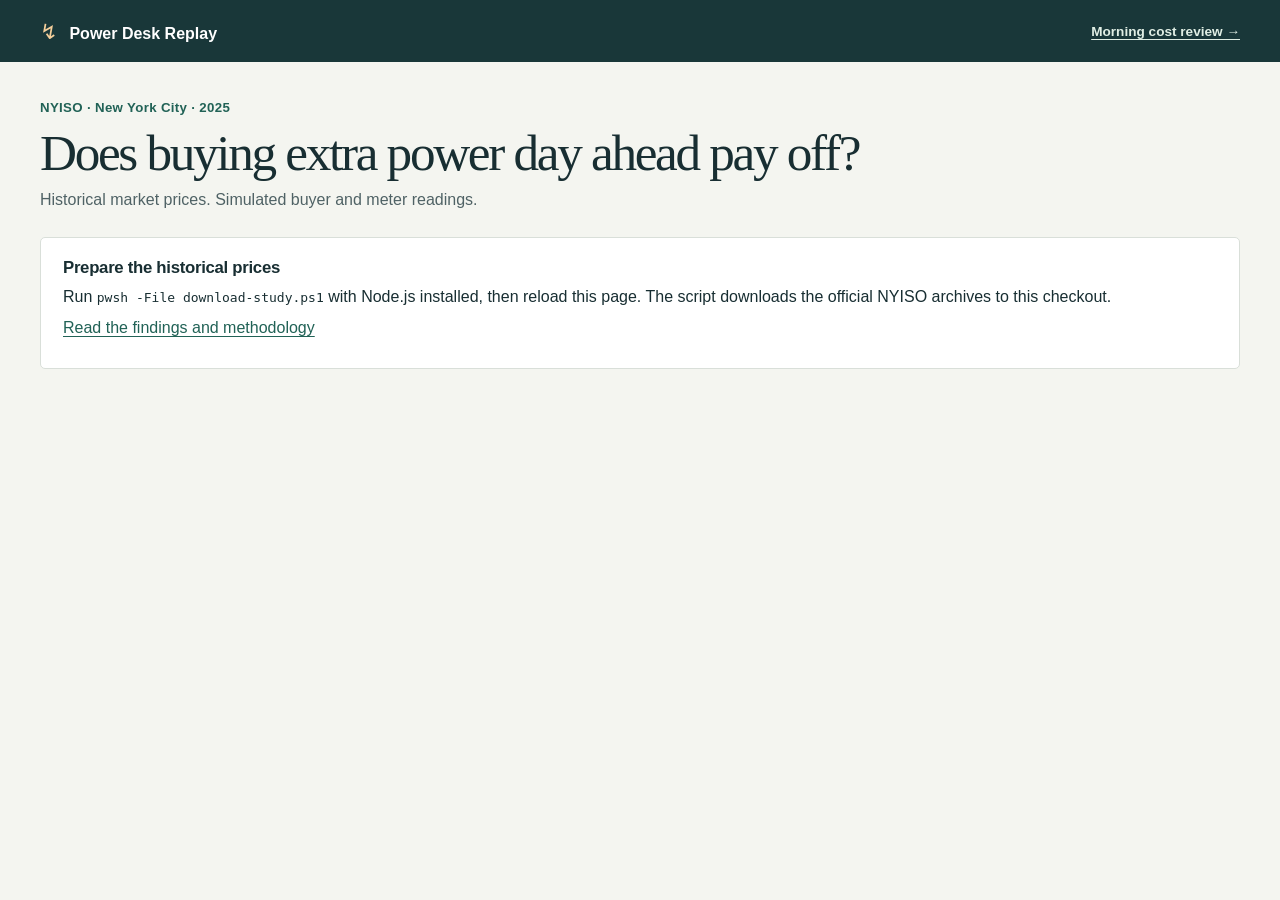
==== study.html @ 580e6edb "Evaluate power schedules against historical NYISO prices" ====
<!doctype html>
<html lang="en">
<head>
  <meta charset="utf-8">
  <meta name="viewport" content="width=device-width, initial-scale=1">
  <title>Day-ahead scheduling study | Power Desk Replay</title>
  <link rel="stylesheet" href="styles.css">
  <link rel="stylesheet" href="study.css">
  <script defer src="model.js"></script>
  <script defer src="study-model.js"></script>
  <script defer src=".local-study/study-data.js"></script>
  <script defer src="study.js"></script>
</head>
<body class="study">
  <header class="masthead">
    <div class="wrap masthead-inner">
      <div><span class="mark" aria-hidden="true">↯</span> Power Desk Replay</div>
      <a href="index.html">Morning cost review →</a>
    </div>
  </header>
  <main class="wrap">
    <div class="page-heading">
      <div>
        <p class="market-label">NYISO · New York City · 2025</p>
        <h1>Does buying extra power day ahead pay off?</h1>
        <p>Historical market prices. Simulated buyer and meter readings.</p>
      </div>
    </div>
    <section class="panel" id="data-needed">
      <h2>Prepare the historical prices</h2>
      <p>Run <code>pwsh -File download-study.ps1</code> with Node.js installed, then reload this page. The script downloads the official NYISO archives to this checkout.</p>
      <p><a href="STUDY.md">Read the findings and methodology</a></p>
    </section>
    <div id="results" hidden>
      <section class="study-top panel" aria-label="Study controls">
        <p><strong>Jan–Mar</strong> sets the calibrated rule. <strong>Apr–Dec</strong> tests all three rules across <strong id="day-count"></strong> days.</p>
        <label>Extra purchase per eligible hour
          <select id="buffer"><option value="5">5 MWh</option><option value="10">10 MWh</option><option value="0">0 MWh</option></select>
        </label>
      </section>
      <section class="overview" aria-label="Fixed buffer results relative to forecast only" aria-live="polite">
        <div><h2>Total cost change</h2><strong id="net"></strong><p id="net-detail"></p></div>
        <div><h2>Days it cost more</h2><strong id="loss-days"></strong><p id="loss-detail"></p></div>
        <div><h2>Biggest one-day penalty</h2><strong id="penalty"></strong><p id="penalty-date"></p></div>
      </section>
      <section class="panel">
        <div class="panel-title"><h2>Cumulative cost change</h2><span>Relative to forecast only</span></div>
        <p class="subtle study-note">Below zero means the buyer paid less. The line rises when extra day-ahead purchases cost more.</p>
        <div class="study-legend"><span>Fixed peak buffer</span><span>Calibrated peak buffer</span></div>
        <svg id="curve" viewBox="0 0 840 230" role="img" aria-label="Cumulative cost changes by rule. Monthly values are available below."></svg>
        <p class="hour-review" id="concentration"></p>
        <details>
          <summary>Monthly cost changes</summary>
          <div class="table-scroll" tabindex="0" role="region" aria-label="Monthly cost changes">
            <table><thead><tr><th scope="col">Month</th><th scope="col">Fixed peak buffer</th><th scope="col">Calibrated peak buffer</th></tr></thead><tbody id="months"></tbody></table>
          </div>
        </details>
      </section>
      <section class="panel">
        <div class="panel-title"><h2>Compare all three rules</h2><button type="button" class="button outline" id="study-export">Download daily CSV</button></div>
        <div class="table-scroll" tabindex="0" role="region" aria-label="Policy scorecard">
          <table><thead><tr><th scope="col">Scheduling rule</th><th scope="col">Total cost</th><th scope="col">Change vs forecast</th><th scope="col">Highest daily cost</th><th scope="col">Average of costliest 10%</th><th scope="col">Cheaper / costlier days</th></tr></thead><tbody id="scorecard"></tbody></table>
        </div>
        <dl class="rule-list">
          <div><dt>Forecast only</dt><dd>Buy the full load forecast day ahead. Settle any difference at the real-time price.</dd></div>
          <div><dt>Fixed peak buffer</dt><dd>Buy extra between 07:00 and 23:00 Eastern on weekdays.</dd></div>
          <div><dt>Calibrated peak buffer</dt><dd>Buy extra at peak weekday hours where real time averaged higher than day ahead during January–March. <span id="calibrated-hours"></span></dd></div>
        </dl>
      </section>
      <section class="panel" id="day-review">
        <div class="panel-title"><h2>Trace a day to the hourly ledger</h2></div>
        <div class="study-top">
          <div class="study-actions">
            <button type="button" id="worst" class="button outline">Biggest penalty</button>
            <button type="button" id="best" class="button outline">Biggest saving</button>
          </div>
          <label>Market date <select id="study-date"></select></label>
        </div>
        <p class="hour-review" id="day-note" aria-live="polite"></p>
        <div class="table-scroll" tabindex="0" role="region" aria-label="Hourly day-ahead costs and buffer effects">
          <table><thead><tr><th scope="col">Hour ET</th><th scope="col">Forecast<br>MWh</th><th scope="col">Used<br>MWh</th><th scope="col">Day-ahead<br>$/MWh</th><th scope="col">Real-time<br>$/MWh</th><th scope="col">Fixed extra<br>MWh</th><th scope="col">Fixed cost change</th><th scope="col">Calibrated extra<br>MWh</th><th scope="col">Calibrated cost change</th></tr></thead><tbody id="study-hours"></tbody></table>
        </div>
      </section>
      <footer>Energy-only estimate using hourly prices. The two clock-change days are excluded. <a href="STUDY.md">Methods and limitations</a> · <a href="https://oasis.nyiso.com/">NYISO OASIS</a></footer>
    </div>
  </main>
</body>
</html>
---- styles.css ----
:root {
  color-scheme: light;
  --ink: #182e32;
  --muted: #4f6265;
  --paper: #f4f5f0;
  --line: #d9dfd9;
  --accent: #a74429;
  --teal: #216256;
  font-family: "Segoe UI", sans-serif;
  color: var(--ink);
  background: var(--paper);
  font-synthesis: none;
}
* { box-sizing: border-box; }
body { margin: 0; }
button, input { font: inherit; }
button:not(:disabled) { cursor: pointer; }
:focus-visible { outline: 2px solid #9c422b; outline-offset: 3px; }
a { color: var(--teal); text-underline-offset: 3px; }
[hidden] { display: none !important; }
.wrap { width: min(1200px, calc(100% - 72px)); margin-inline: auto; }
.masthead { background: #193739; color: #fff; }
.masthead-inner, .page-heading, .panel-title { display: flex; align-items: center; justify-content: space-between; gap: 12px; }
.masthead-inner { min-height: 62px; font-weight: 650; }
.mark { display: inline-block; color: #f5cf9b; margin-right: 7px; font-size: 1.32rem; }
.market { color: #deebe2; font-size: .82rem; font-weight: 450; }
main { padding-top: 36px; }
.page-heading { align-items: end; margin-bottom: 26px; flex-wrap: wrap; }
h1 { font-family: Georgia, serif; font-size: clamp(2rem, 4vw, 3.25rem); font-weight: 500; letter-spacing: -.045em; margin: 0; line-height: 1.07; }
p { margin: .45rem 0; line-height: 1.5; }
.page-heading p, .subtle, .panel-title span, footer { color: var(--muted); }
.scenarios { display: flex; padding: 4px; border: 1px solid #cbd4cb; background: #e9ede6; border-radius: 6px; gap: 3px; }
.scenarios button { padding: .55rem .72rem; border: 1px solid transparent; background: transparent; color: var(--ink); border-radius: 4px; white-space: nowrap; font-size: .86rem; }
.scenarios button[aria-pressed="true"] { background: white; border-color: #cbd4cb; font-weight: 650; }
.overview { display: grid; grid-template-columns: repeat(3, 1fr); border: 1px solid var(--line); border-top: 3px solid var(--teal); background: #fff; border-radius: 5px; margin-bottom: 16px; }
.overview > div { padding: 17px 22px; min-width: 0; }
.overview > div + div { border-left: 1px solid var(--line); }
.overview h2 { font-size: .82rem; font-weight: 650; margin: 0 0 .38rem; color: var(--muted); }
.overview strong { font-size: clamp(1.4rem, 3vw, 2rem); letter-spacing: -.045em; font-variant-numeric: tabular-nums; }
.overview p, .overview a { font-size: .86rem; margin: .23rem 0 0; }
#status { font-size: 1.13rem; font-weight: 700; overflow-wrap: anywhere; }
.hold { color: #97351e; }
.cleared { color: #215e4f; }
.analysis-grid { display: grid; grid-template-columns: minmax(0, 1.85fr) minmax(0, 1fr); gap: 16px; }
.panel { min-width: 0; border: 1px solid var(--line); border-radius: 5px; background: #fff; padding: 20px 22px; margin-bottom: 16px; scroll-margin-top: 12px; }
.panel h2, .panel h3 { margin: 0; font-size: 1.05rem; letter-spacing: -.018em; }
.panel h3, .panel-title span, .panel-title a { font-size: .83rem; }
.legend { display: flex; gap: 18px; align-items: center; font-size: .79rem; color: var(--muted); margin-top: 12px; }
.legend span::before { content: ""; display: inline-block; width: 15px; border-top: 2px solid #437a72; vertical-align: middle; margin-right: 6px; }
.legend span:last-child::before { border-color: var(--accent); }
canvas { width: 100%; height: 205px; display: block; margin-top: 4px; cursor: crosshair; }
.hour-review { background: #f3f6f1; border-left: 3px solid #709386; padding: 10px 12px; margin-top: 9px; }
.hour-review p { margin-bottom: 0; font-size: .87rem; }
.drivers dl { margin: 14px 0 0; font-variant-numeric: tabular-nums; }
.drivers dl div { display: flex; justify-content: space-between; gap: 12px; padding: 11px 0; border-bottom: 1px solid var(--line); font-size: .91rem; }
.drivers dl div:last-child { font-weight: 750; border-bottom: 0; }
.drivers dd { margin: 0; white-space: nowrap; }
.driver-foot { font-size: .8rem; color: var(--muted); margin-top: 12px; }
#review-summary, #ledger > p { font-size: .9rem; }
.issue { border-left: 3px solid var(--accent); background: #faf2ed; margin: 12px 0; padding: 10px 12px; display: flex; align-items: center; justify-content: space-between; gap: 10px; flex-wrap: wrap; }
.issue p { margin: 0; font-size: .83rem; }
.button { padding: .47rem .72rem; border: 1px solid #aabdb3; border-radius: 4px; background: #fff; color: var(--ink); font-weight: 650; font-size: .83rem; }
.button:hover:not(:disabled) { background: #ebf3ec; }
.button.primary { background: #216256; color: white; border-color: #216256; }
.button.primary:hover:not(:disabled) { background: #164d43; }
.button:disabled, input:disabled { opacity: .62; }
form { margin-top: 14px; }
form label { display: block; font-size: .83rem; font-weight: 650; margin-bottom: 5px; }
.form-row { display: flex; flex-wrap: wrap; gap: 8px; }
input { width: min(240px, 100%); padding: .44rem .6rem; border: 1px solid #9aab9f; border-radius: 4px; color: var(--ink); }
#review-log { margin-top: 15px; }
#events { margin: 5px 0 0; padding-left: 20px; font-size: .85rem; line-height: 1.65; }
.table-scroll { overflow: auto; margin-top: 14px; }
table { width: 100%; min-width: 660px; border-collapse: collapse; font-size: .81rem; font-variant-numeric: tabular-nums; }
th, td { text-align: right; padding: 7px 10px; border-bottom: 1px solid #e3e8e1; }
th { background: #eff3ee; color: #405755; font-weight: 650; }
th:first-child, td:first-child { text-align: left; }
tbody tr:hover, tr.selected { background: #eef6f1; }
tr.blocked { color: #97351e; }
td button { border: none; background: transparent; padding: 3px 1px; color: var(--teal); text-decoration: underline; }
td:last-child { font-weight: 650; }
footer { font-size: .83rem; padding: 7px 0 24px; }
@media (max-width: 800px) {
  .wrap { width: calc(100% - 36px); }
  .analysis-grid { grid-template-columns: minmax(0, 1fr); gap: 0; }
}
@media (max-width: 480px) {
  .wrap { width: calc(100% - 24px); }
  main { padding-top: 23px; }
  .market { text-align: right; font-size: .73rem; }
  .overview { grid-template-columns: repeat(2, minmax(0, 1fr)); }
  .overview > div { padding: 12px; }
  .overview > div:last-child { grid-column: 1 / -1; border-left: 0; border-top: 1px solid var(--line); }
  .panel { padding: 15px 12px; }
}
---- study.css ----
.study .masthead a { color: #e0eee4; font-size: .85rem; }
.study .page-heading { margin-bottom: 18px; }
.study .market-label { color: var(--teal); font-weight: 700; font-size: .83rem; letter-spacing: .025em; margin: 0 0 8px; }
.study-top, .study-actions, .study-legend { display: flex; flex-wrap: wrap; align-items: center; gap: 8px 16px; }
.study-top { justify-content: space-between; }
.study-top p { margin: 0; }
.study-top label, .study-note, .rule-list, .study summary { font-size: .86rem; }
.study select { font: inherit; padding: .4rem; border: 1px solid #9aab9f; border-radius: 4px; background: white; color: var(--ink); margin-left: 5px; }
.study-legend { color: var(--muted); font-size: .8rem; margin-top: 12px; }
.study-legend span::before { content: ""; display: inline-block; width: 16px; border-top: 3px solid var(--teal); vertical-align: middle; margin-right: 6px; }
.study-legend span:last-child::before { border-color: var(--accent); border-top-style: dashed; }
#curve { display: block; width: 100%; height: auto; margin: 4px 0 10px; overflow: visible; }
#curve text { fill: var(--muted); font-family: inherit; font-size: 15px; }
.study summary { cursor: pointer; color: var(--teal); font-weight: 650; width: fit-content; }
.rule-list { display: grid; gap: 9px; margin: 14px 0 0; }
.rule-list dt { font-weight: 700; }
.rule-list dd { margin: 1px 0 0; color: var(--muted); }
#day-review .study-top { margin-top: 12px; }
#day-note { font-size: .87rem; }
@media (max-width: 480px) {
  .study .overview { grid-template-columns: 1fr; }
  .study .overview > div + div { border-left: 0; border-top: 1px solid var(--line); }
  #curve text { font-size: 25px; }
}
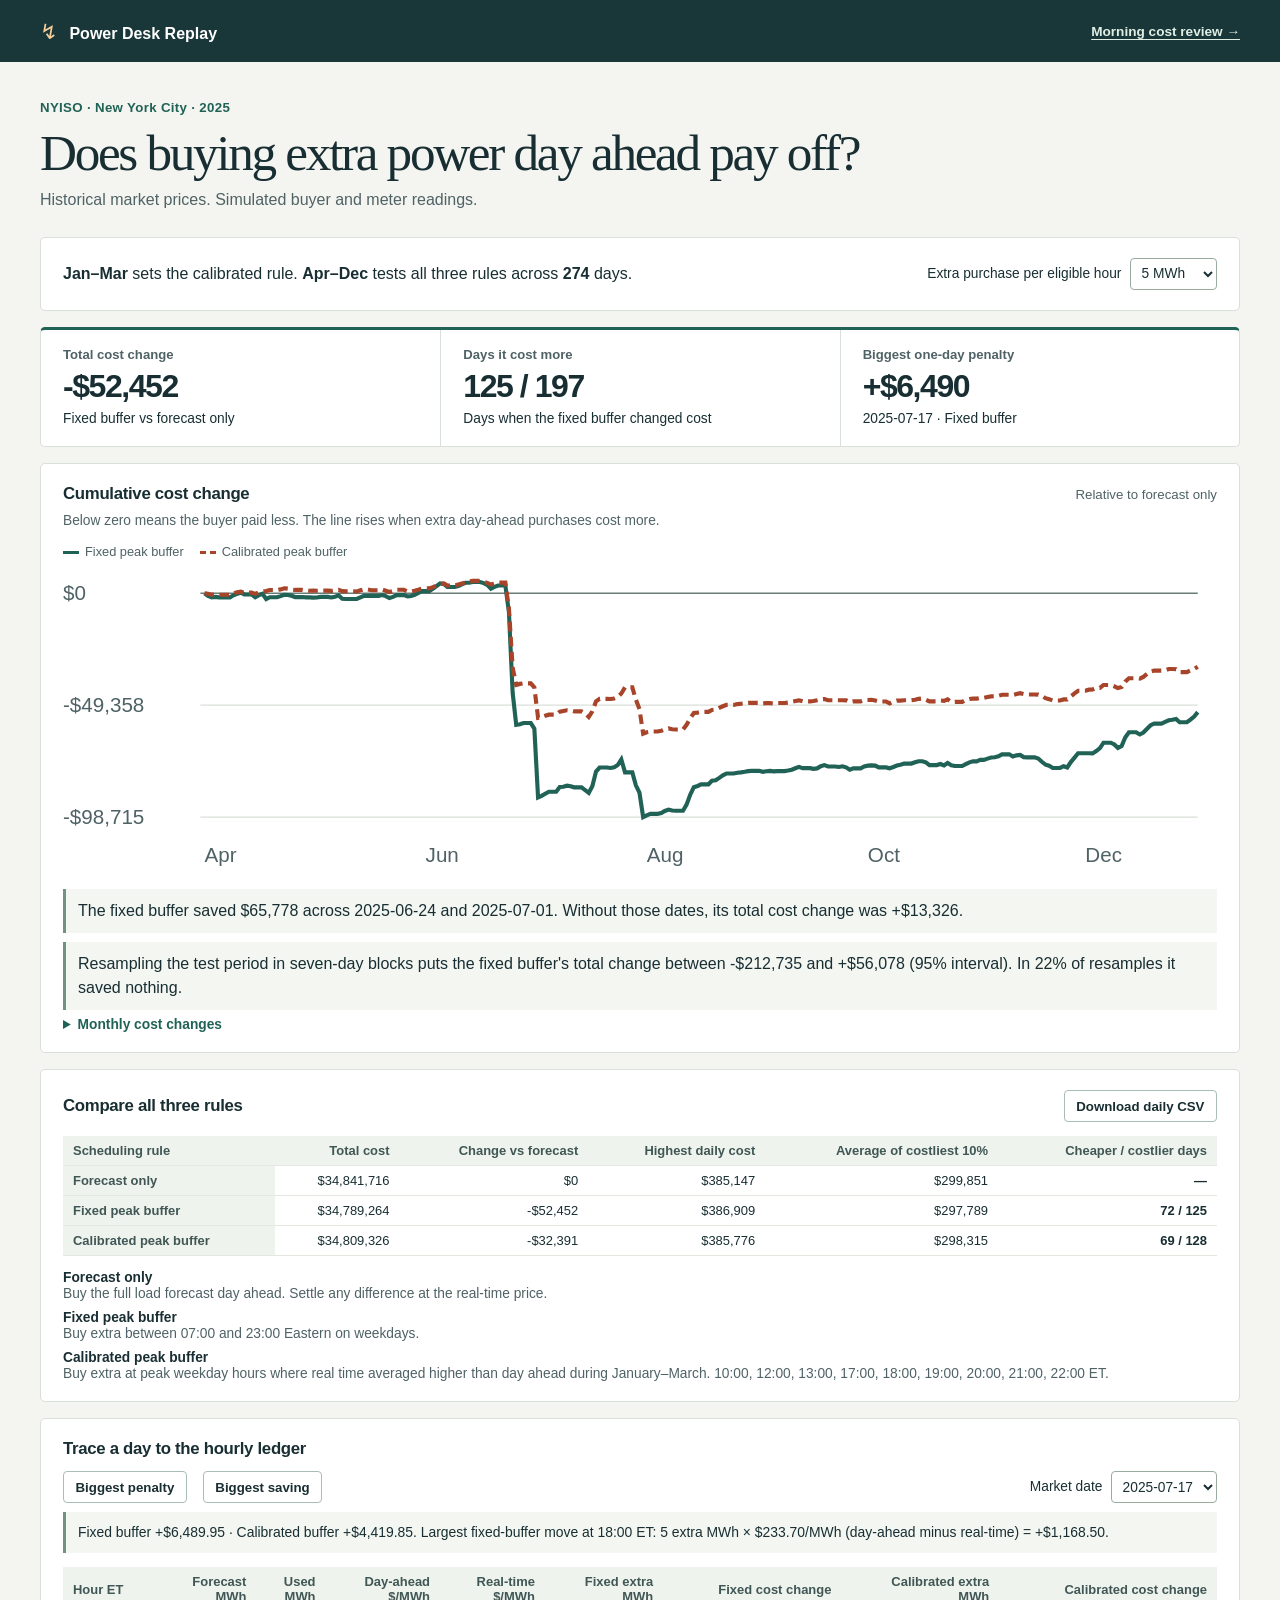
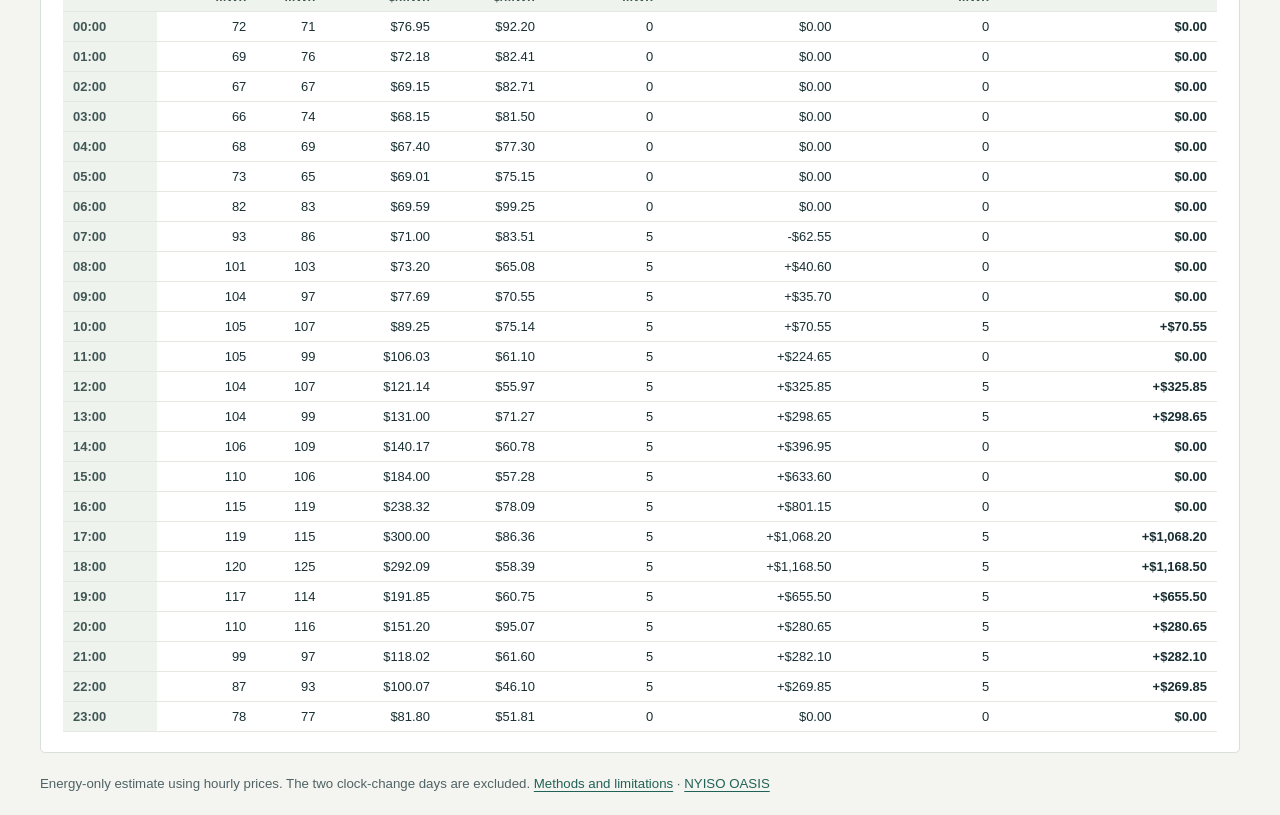
==== commit 21a57883: "Bundle NYISO study data, add bootstrap interval, CI and screenshots The study page now works without" ====
--- a/study.html
+++ b/study.html
@@ -8,7 +8,7 @@
   <link rel="stylesheet" href="study.css">
   <script defer src="model.js"></script>
   <script defer src="study-model.js"></script>
-  <script defer src=".local-study/study-data.js"></script>
+  <script defer src="data/study-data.js"></script>
   <script defer src="study.js"></script>
 </head>
 <body class="study">
@@ -28,7 +28,7 @@
     </div>
     <section class="panel" id="data-needed">
       <h2>Prepare the historical prices</h2>
-      <p>Run <code>pwsh -File download-study.ps1</code> with Node.js installed, then reload this page. The script downloads the official NYISO archives to this checkout.</p>
+      <p>Run <code>pwsh -File download-study.ps1</code> with Node.js installed, then reload this page. The bundled price file is missing; the script downloads the official NYISO archives and rebuilds it.</p>
       <p><a href="STUDY.md">Read the findings and methodology</a></p>
     </section>
     <div id="results" hidden>
@@ -49,6 +49,7 @@
         <div class="study-legend"><span>Fixed peak buffer</span><span>Calibrated peak buffer</span></div>
         <svg id="curve" viewBox="0 0 840 230" role="img" aria-label="Cumulative cost changes by rule. Monthly values are available below."></svg>
         <p class="hour-review" id="concentration"></p>
+        <p class="hour-review" id="uncertainty"></p>
         <details>
           <summary>Monthly cost changes</summary>
           <div class="table-scroll" tabindex="0" role="region" aria-label="Monthly cost changes">
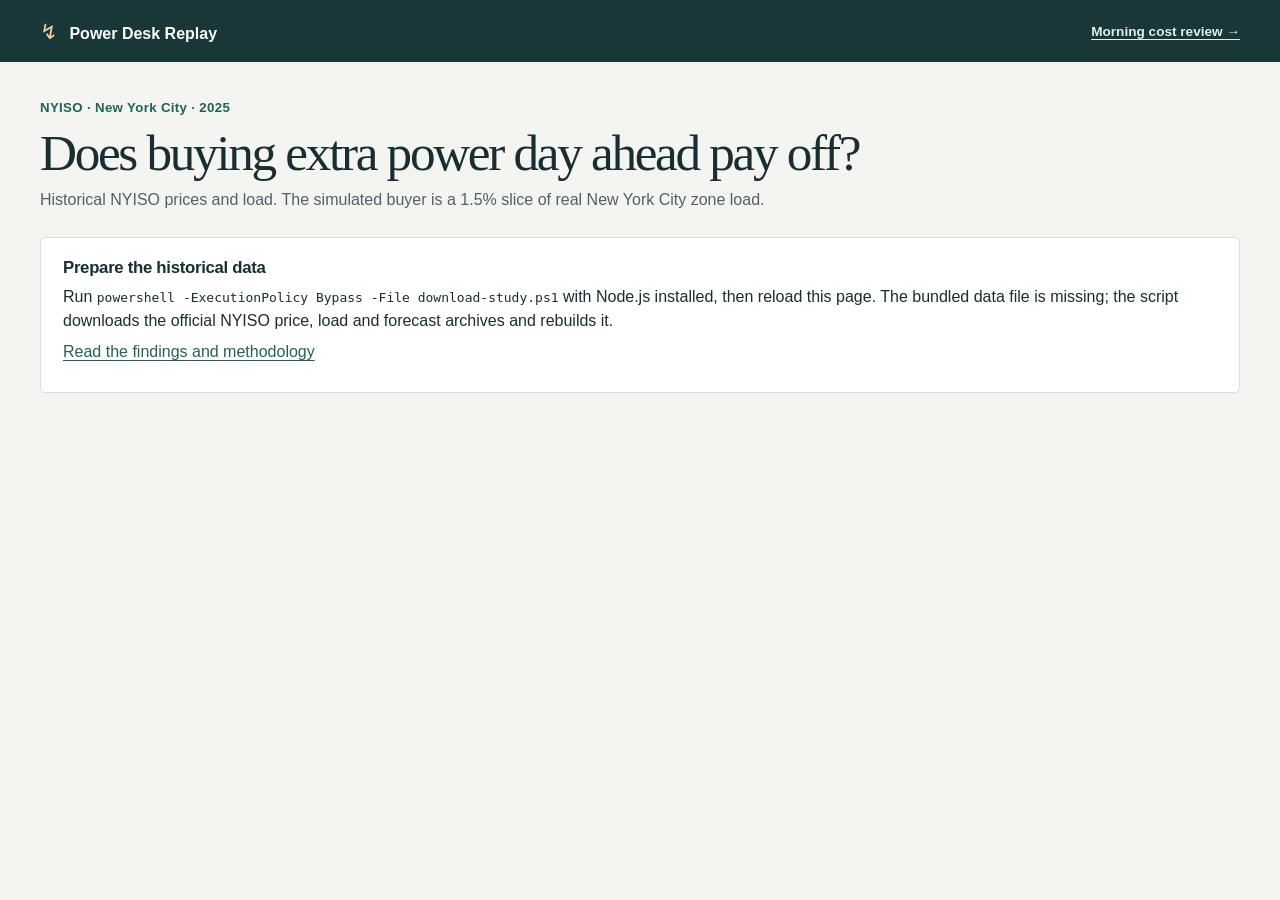
==== commit 888cc813: "Show the high-load rule and forecast-error panel in the study page" ====
--- a/study.html
+++ b/study.html
@@ -23,17 +23,17 @@
       <div>
         <p class="market-label">NYISO · New York City · 2025</p>
         <h1>Does buying extra power day ahead pay off?</h1>
-        <p>Historical market prices. Simulated buyer and meter readings.</p>
+        <p>Historical NYISO prices and load. The simulated buyer is a 1.5% slice of real New York City zone load.</p>
       </div>
     </div>
     <section class="panel" id="data-needed">
-      <h2>Prepare the historical prices</h2>
-      <p>Run <code>pwsh -File download-study.ps1</code> with Node.js installed, then reload this page. The bundled price file is missing; the script downloads the official NYISO archives and rebuilds it.</p>
+      <h2>Prepare the historical data</h2>
+      <p>Run <code>powershell -ExecutionPolicy Bypass -File download-study.ps1</code> with Node.js installed, then reload this page. The bundled data file is missing; the script downloads the official NYISO price, load and forecast archives and rebuilds it.</p>
       <p><a href="STUDY.md">Read the findings and methodology</a></p>
     </section>
     <div id="results" hidden>
       <section class="study-top panel" aria-label="Study controls">
-        <p><strong>Jan–Mar</strong> sets the calibrated rule. <strong>Apr–Dec</strong> tests all three rules across <strong id="day-count"></strong> days.</p>
+        <p><strong>Jan–Mar</strong> sets the calibrated rule. <strong>Apr–Dec</strong> tests all four rules across <strong id="day-count"></strong> days.</p>
         <label>Extra purchase per eligible hour
           <select id="buffer"><option value="5">5 MWh</option><option value="10">10 MWh</option><option value="0">0 MWh</option></select>
         </label>
@@ -46,19 +46,25 @@
       <section class="panel">
         <div class="panel-title"><h2>Cumulative cost change</h2><span>Relative to forecast only</span></div>
         <p class="subtle study-note">Below zero means the buyer paid less. The line rises when extra day-ahead purchases cost more.</p>
-        <div class="study-legend"><span>Fixed peak buffer</span><span>Calibrated peak buffer</span></div>
+        <div class="study-legend"><span>Fixed peak buffer</span><span>Calibrated peak buffer</span><span>High-load buffer</span></div>
         <svg id="curve" viewBox="0 0 840 230" role="img" aria-label="Cumulative cost changes by rule. Monthly values are available below."></svg>
         <p class="hour-review" id="concentration"></p>
-        <p class="hour-review" id="uncertainty"></p>
+        <div id="uncertainty"></div>
         <details>
           <summary>Monthly cost changes</summary>
           <div class="table-scroll" tabindex="0" role="region" aria-label="Monthly cost changes">
-            <table><thead><tr><th scope="col">Month</th><th scope="col">Fixed peak buffer</th><th scope="col">Calibrated peak buffer</th></tr></thead><tbody id="months"></tbody></table>
+            <table><thead><tr><th scope="col">Month</th><th scope="col">Fixed peak buffer</th><th scope="col">Calibrated peak buffer</th><th scope="col">High-load buffer</th></tr></thead><tbody id="months"></tbody></table>
           </div>
         </details>
       </section>
+      <section class="panel" id="forecast-error">
+        <div class="panel-title"><h2>Do forecast misses line up with price spikes?</h2><span>Forecast-only schedule</span></div>
+        <p class="subtle study-note">Forecast-only cost = used MWh × day-ahead price + (used − forecast) MWh × (real-time − day-ahead price). The second term is the imbalance cost.</p>
+        <p class="hour-review" id="imbalance"></p>
+        <p class="hour-review" id="permutation"></p>
+      </section>
       <section class="panel">
-        <div class="panel-title"><h2>Compare all three rules</h2><button type="button" class="button outline" id="study-export">Download daily CSV</button></div>
+        <div class="panel-title"><h2>Compare all four rules</h2><button type="button" class="button outline" id="study-export">Download daily CSV</button></div>
         <div class="table-scroll" tabindex="0" role="region" aria-label="Policy scorecard">
           <table><thead><tr><th scope="col">Scheduling rule</th><th scope="col">Total cost</th><th scope="col">Change vs forecast</th><th scope="col">Highest daily cost</th><th scope="col">Average of costliest 10%</th><th scope="col">Cheaper / costlier days</th></tr></thead><tbody id="scorecard"></tbody></table>
         </div>
@@ -66,6 +72,7 @@
           <div><dt>Forecast only</dt><dd>Buy the full load forecast day ahead. Settle any difference at the real-time price.</dd></div>
           <div><dt>Fixed peak buffer</dt><dd>Buy extra between 07:00 and 23:00 Eastern on weekdays.</dd></div>
           <div><dt>Calibrated peak buffer</dt><dd>Buy extra at peak weekday hours where real time averaged higher than day ahead during January–March. <span id="calibrated-hours"></span></dd></div>
+          <div><dt>High-load buffer</dt><dd>Buy extra in any hour, any day, when the day-ahead NYC load forecast is above the 90th percentile of the forecasts for the previous 28 days. It fired in <span id="high-load-hours"></span>.</dd></div>
         </dl>
       </section>
       <section class="panel" id="day-review">
@@ -79,10 +86,10 @@
         </div>
         <p class="hour-review" id="day-note" aria-live="polite"></p>
         <div class="table-scroll" tabindex="0" role="region" aria-label="Hourly day-ahead costs and buffer effects">
-          <table><thead><tr><th scope="col">Hour ET</th><th scope="col">Forecast<br>MWh</th><th scope="col">Used<br>MWh</th><th scope="col">Day-ahead<br>$/MWh</th><th scope="col">Real-time<br>$/MWh</th><th scope="col">Fixed extra<br>MWh</th><th scope="col">Fixed cost change</th><th scope="col">Calibrated extra<br>MWh</th><th scope="col">Calibrated cost change</th></tr></thead><tbody id="study-hours"></tbody></table>
+          <table><thead><tr><th scope="col">Hour ET</th><th scope="col">NYC forecast<br>MW</th><th scope="col">NYC actual<br>MW</th><th scope="col">Forecast<br>MWh</th><th scope="col">Used<br>MWh</th><th scope="col">Day-ahead<br>$/MWh</th><th scope="col">Real-time<br>$/MWh</th><th scope="col">Fixed extra<br>MWh</th><th scope="col">Fixed cost change</th><th scope="col">Calibrated extra<br>MWh</th><th scope="col">Calibrated cost change</th><th scope="col">High-load extra<br>MWh</th><th scope="col">High-load cost change</th></tr></thead><tbody id="study-hours"></tbody></table>
         </div>
       </section>
-      <footer>Energy-only estimate using hourly prices. The two clock-change days are excluded. <a href="STUDY.md">Methods and limitations</a> · <a href="https://oasis.nyiso.com/">NYISO OASIS</a></footer>
+      <footer>Energy-only estimate using hourly prices. The buyer is a simulated 1.5% of NYC zone load; the two clock-change days are excluded. <a href="STUDY.md">Methods and limitations</a> · <a href="https://mis.nyiso.com/public/">NYISO public reports</a></footer>
     </div>
   </main>
 </body>
--- a/study.css
+++ b/study.css
@@ -1,3 +1,4 @@
+:root { --slate: #3b4f8f; }
 .study .masthead a { color: #e0eee4; font-size: .85rem; }
 .study .page-heading { margin-bottom: 18px; }
 .study .market-label { color: var(--teal); font-weight: 700; font-size: .83rem; letter-spacing: .025em; margin: 0 0 8px; }
@@ -8,7 +9,8 @@
 .study select { font: inherit; padding: .4rem; border: 1px solid #9aab9f; border-radius: 4px; background: white; color: var(--ink); margin-left: 5px; }
 .study-legend { color: var(--muted); font-size: .8rem; margin-top: 12px; }
 .study-legend span::before { content: ""; display: inline-block; width: 16px; border-top: 3px solid var(--teal); vertical-align: middle; margin-right: 6px; }
-.study-legend span:last-child::before { border-color: var(--accent); border-top-style: dashed; }
+.study-legend span:nth-child(2)::before { border-color: var(--accent); border-top-style: dashed; }
+.study-legend span:nth-child(3)::before { border-color: var(--slate); border-top-style: dotted; }
 #curve { display: block; width: 100%; height: auto; margin: 4px 0 10px; overflow: visible; }
 #curve text { fill: var(--muted); font-family: inherit; font-size: 15px; }
 .study summary { cursor: pointer; color: var(--teal); font-weight: 650; width: fit-content; }
